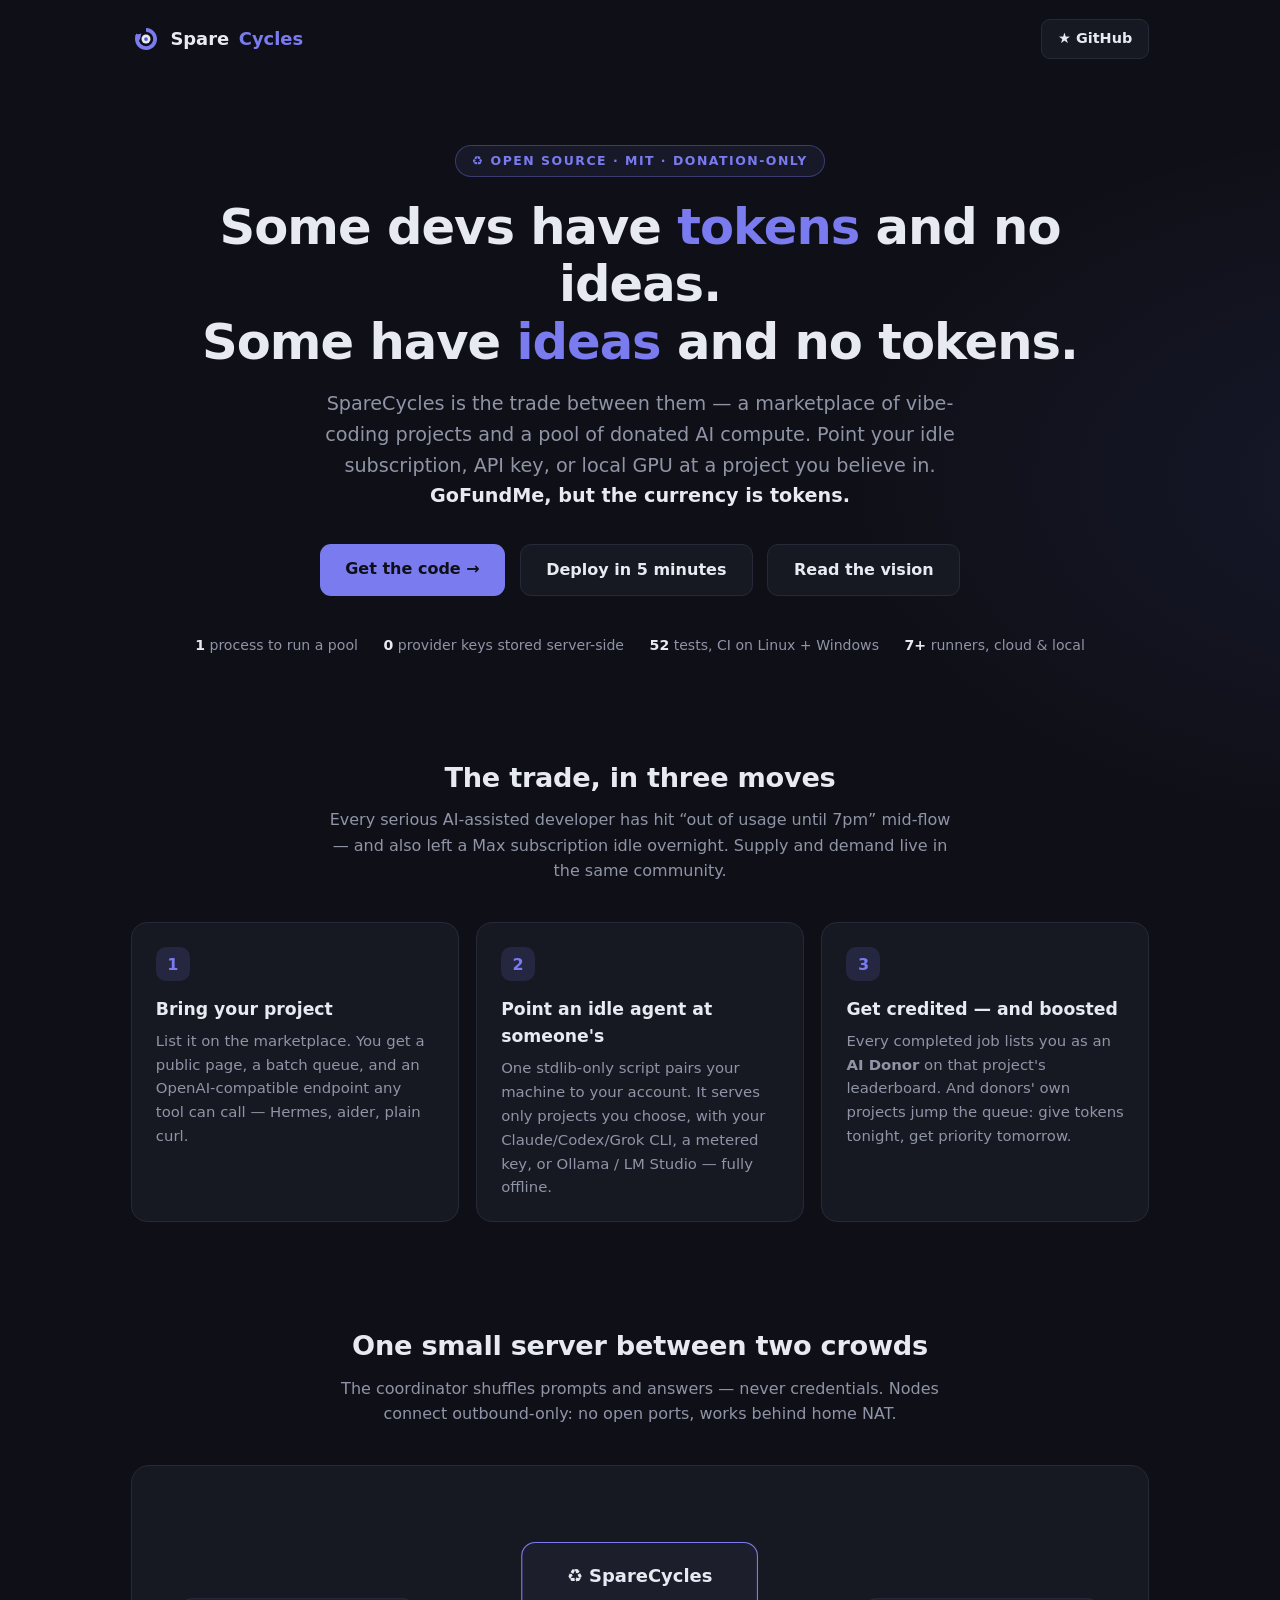
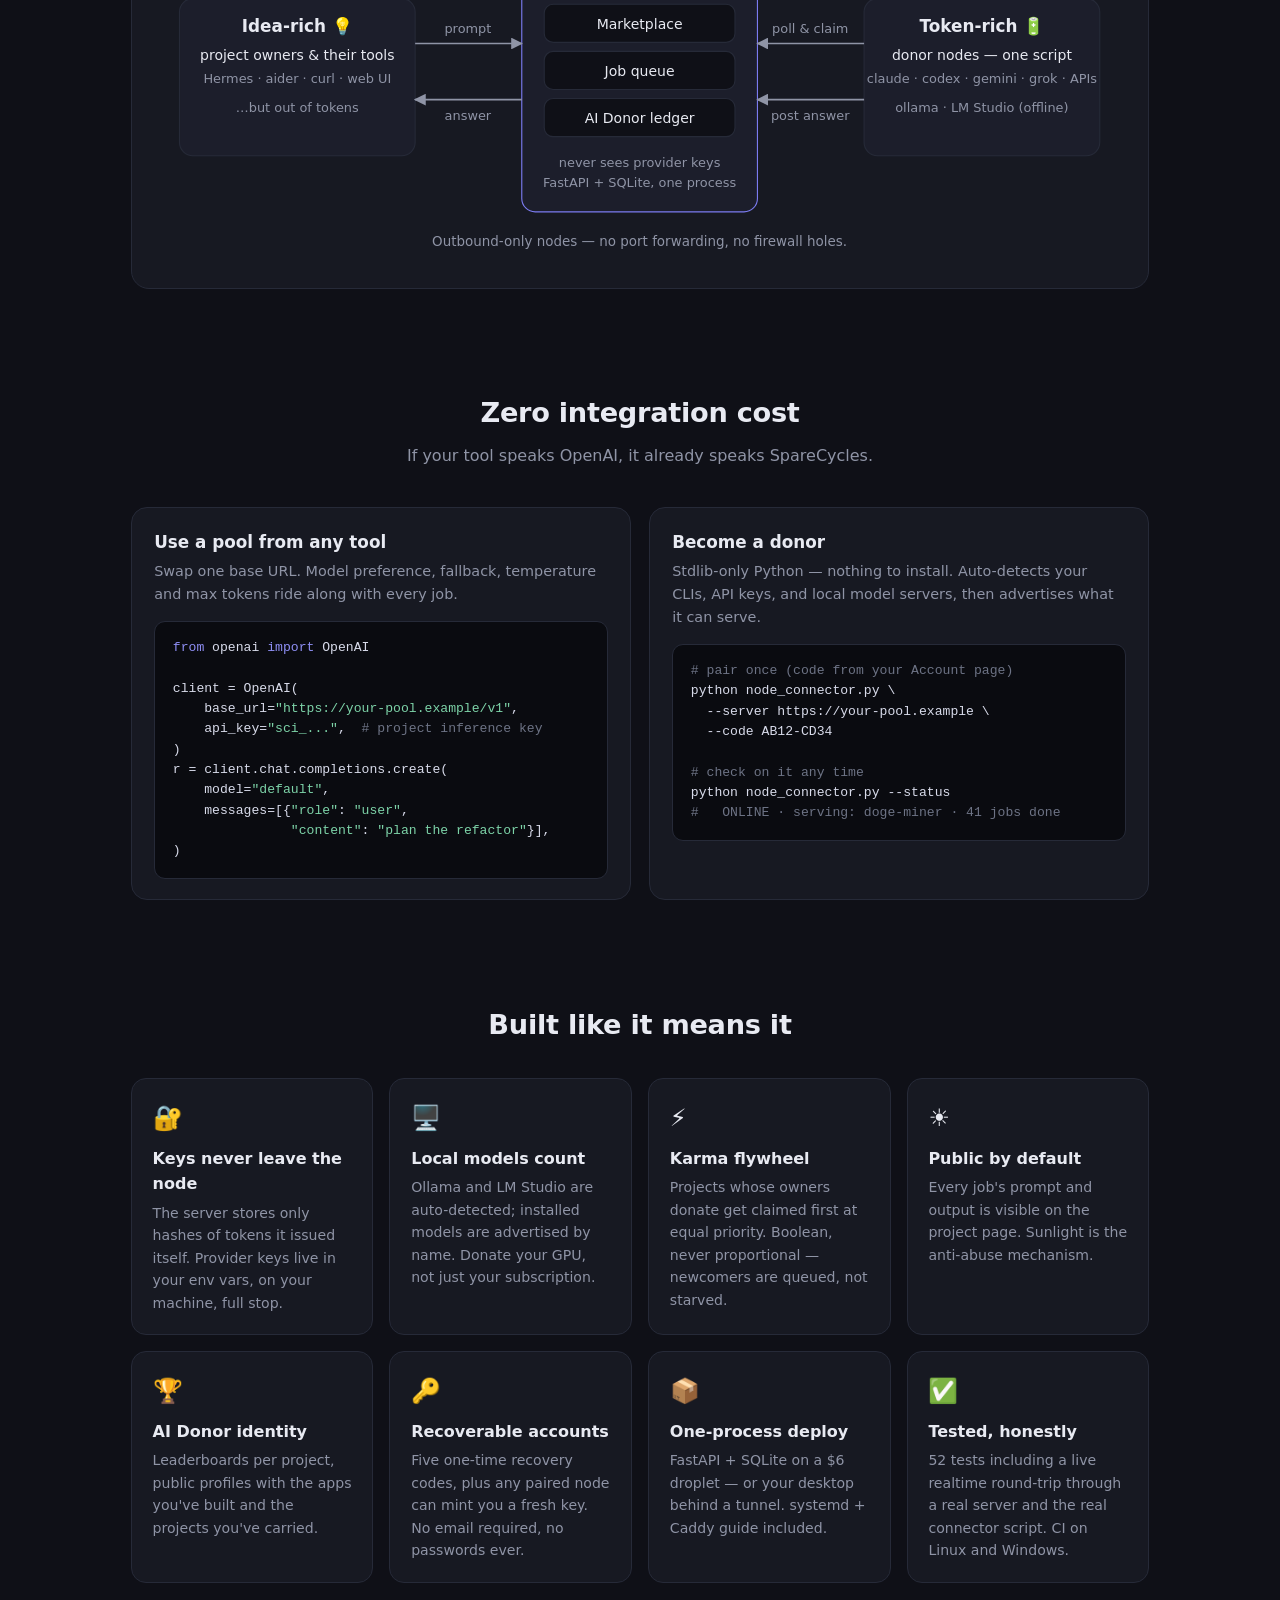
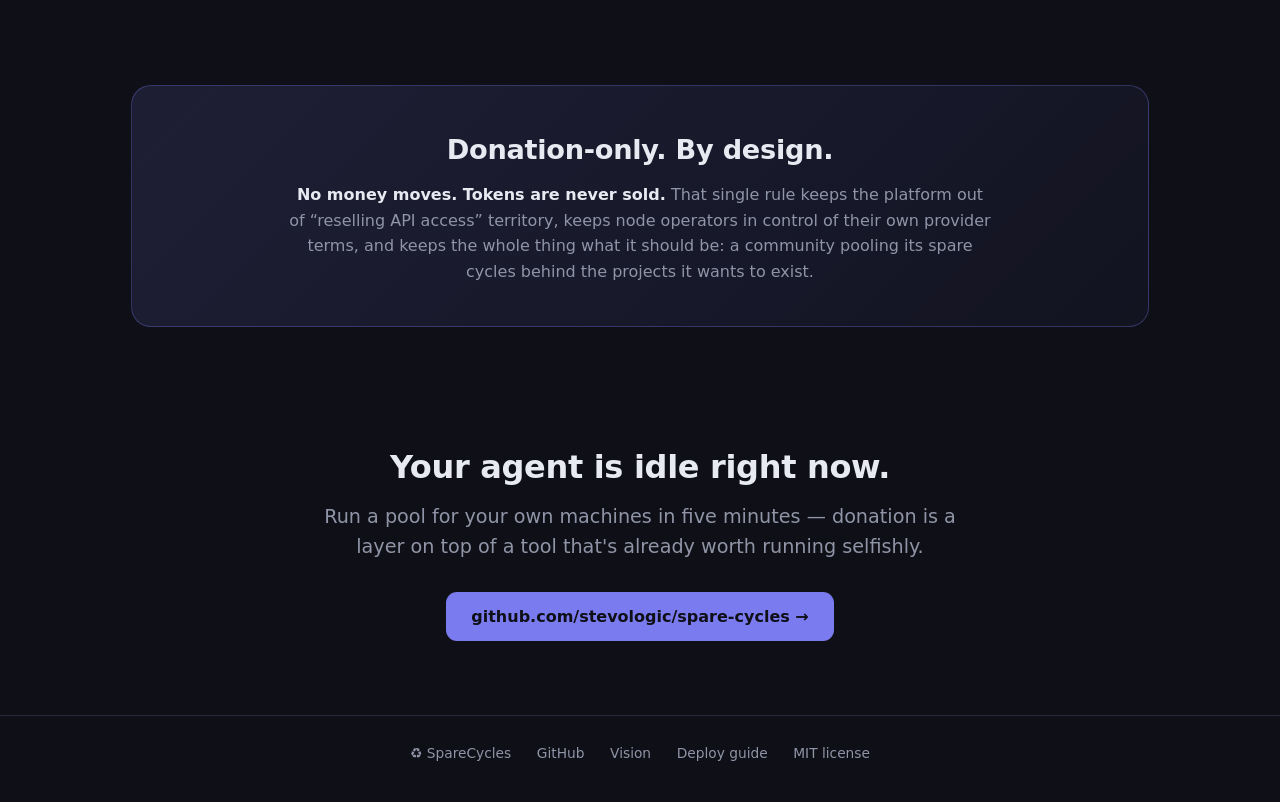
==== index.html @ 72a24c95 "SpareCycles promotion page for GitHub Pages Co-Authored-By: Claude Fable 5 <noreply@anthropic.com>" ====
<!doctype html>
<html lang="en">
<head>
<meta charset="utf-8">
<meta name="viewport" content="width=device-width, initial-scale=1">
<title>SpareCycles — donate your idle AI compute</title>
<meta name="description" content="Some devs have tokens and no ideas. Some have ideas and no tokens. SpareCycles is a marketplace of vibe-coding projects and a pool of donated AI compute.">

<link rel="icon" href="favicon.svg" type="image/svg+xml">
<link rel="apple-touch-icon" href="apple-touch-icon.png">
<meta name="theme-color" content="#0f1017">

<meta property="og:type" content="website">
<meta property="og:site_name" content="SpareCycles">
<meta property="og:title" content="SpareCycles — donate your idle AI compute">
<meta property="og:description" content="A marketplace of vibe-coding projects and a pool of donated AI compute. GoFundMe, but the currency is tokens. Open source, MIT.">
<meta property="og:url" content="https://stevologic.github.io/spare-cycles/">
<meta property="og:image" content="https://stevologic.github.io/spare-cycles/og-image.png">
<meta property="og:image:width" content="1200">
<meta property="og:image:height" content="630">
<meta name="twitter:card" content="summary_large_image">
<meta name="twitter:title" content="SpareCycles — donate your idle AI compute">
<meta name="twitter:description" content="A marketplace of vibe-coding projects and a pool of donated AI compute. Open source, MIT.">
<meta name="twitter:image" content="https://stevologic.github.io/spare-cycles/og-image.png">

<style>
:root {
  --bg: #0f1017; --panel: #171922; --panel2: #1c1e2b;
  --ink: #e8eaf2; --muted: #8f94a6; --line: #262a38;
  --accent: #7b7bf0; --accent-deep: #5b5bd6; --accent-ink: #0f1017;
  --good: #4ade80; --code-bg: #0a0b10;
}
* { box-sizing: border-box; }
html { scroll-behavior: smooth; }
body {
  margin: 0; background: var(--bg); color: var(--ink);
  font-family: ui-sans-serif, system-ui, "Segoe UI", Roboto, sans-serif;
  line-height: 1.6;
  background-image:
    radial-gradient(1000px 520px at 15% -10%, rgba(123,123,240,.16), transparent 70%),
    radial-gradient(800px 500px at 110% 12%, rgba(91,91,214,.10), transparent 70%);
  background-repeat: no-repeat;
}
a { color: var(--accent); text-decoration: none; }
a:hover { text-decoration: underline; }
.wrap { max-width: 1060px; margin: 0 auto; padding: 0 1.3rem; }

header { display: flex; align-items: center; gap: 1rem; padding: 1.2rem 0; }
.logo { display: flex; align-items: center; gap: .6rem; font-weight: 800; font-size: 1.12rem; color: var(--ink); }
.logo svg { width: 30px; height: 30px; }
.logo b { color: var(--accent); font-weight: 800; }
header .spacer { flex: 1; }
.ghbtn {
  border: 1px solid var(--line); border-radius: 9px; padding: .45rem 1rem;
  color: var(--ink); font-size: .9rem; font-weight: 600; background: var(--panel);
}
.ghbtn:hover { border-color: var(--accent); text-decoration: none; }

.hero { text-align: center; padding: 4.2rem 0 3rem; }
.eyebrow {
  display: inline-block; font-size: .78rem; font-weight: 700; letter-spacing: .12em;
  text-transform: uppercase; color: var(--accent);
  border: 1px solid rgba(123,123,240,.35); border-radius: 999px;
  padding: .3rem 1rem; margin-bottom: 1.4rem; background: rgba(123,123,240,.08);
}
h1 {
  font-size: clamp(1.9rem, 4.6vw, 3.1rem); line-height: 1.16;
  letter-spacing: -.02em; margin: 0 0 1.1rem;
}
h1 .a { color: var(--accent); }
.sub { color: var(--muted); font-size: clamp(1rem, 2vw, 1.2rem); max-width: 42rem; margin: 0 auto 2rem; }
.ctas { display: flex; gap: .9rem; justify-content: center; flex-wrap: wrap; }
.btn {
  display: inline-block; padding: .75rem 1.6rem; border-radius: 11px;
  font-weight: 700; font-size: 1rem;
}
.btn.primary { background: var(--accent); color: var(--accent-ink); }
.btn.primary:hover { background: #8f8ff5; text-decoration: none; }
.btn.ghost { border: 1px solid var(--line); color: var(--ink); background: var(--panel); }
.btn.ghost:hover { border-color: var(--accent); text-decoration: none; }
.factline { margin-top: 2.4rem; color: var(--muted); font-size: .88rem; display: flex; gap: .6rem 1.6rem; justify-content: center; flex-wrap: wrap; }
.factline b { color: var(--ink); }

section { padding: 3.2rem 0; }
h2 { font-size: 1.7rem; letter-spacing: -.01em; margin: 0 0 .5rem; text-align: center; }
.lead { color: var(--muted); text-align: center; max-width: 40rem; margin: 0 auto 2.4rem; }

.steps { display: grid; grid-template-columns: repeat(auto-fit, minmax(260px, 1fr)); gap: 1.1rem; }
.step {
  background: var(--panel); border: 1px solid var(--line); border-radius: 16px;
  padding: 1.5rem 1.5rem 1.3rem; position: relative;
}
.step .n {
  display: inline-flex; align-items: center; justify-content: center;
  width: 34px; height: 34px; border-radius: 10px; margin-bottom: .9rem;
  background: rgba(123,123,240,.14); color: var(--accent); font-weight: 800;
}
.step h3 { margin: 0 0 .4rem; font-size: 1.08rem; }
.step p { margin: 0; color: var(--muted); font-size: .93rem; }

.diagram-panel {
  background: var(--panel); border: 1px solid var(--line); border-radius: 18px;
  padding: 1.6rem; overflow-x: auto;
}
.diagram-panel svg { width: 100%; height: auto; display: block; min-width: 640px; }

.codegrid { display: grid; grid-template-columns: repeat(auto-fit, minmax(320px, 1fr)); gap: 1.1rem; }
.codecard { background: var(--panel); border: 1px solid var(--line); border-radius: 16px; padding: 1.3rem 1.4rem; }
.codecard h3 { margin: 0 0 .3rem; font-size: 1.05rem; }
.codecard p { color: var(--muted); font-size: .9rem; margin: 0 0 .9rem; }
pre {
  background: var(--code-bg); border: 1px solid var(--line); border-radius: 11px;
  padding: 1rem 1.1rem; overflow-x: auto; margin: 0;
  font-size: .82rem; line-height: 1.55; color: #d8dbea;
  font-family: ui-monospace, "Cascadia Code", Consolas, monospace;
}
pre .c { color: #6d7385; }
pre .k { color: #8f8ff5; }
pre .s { color: #7dd3a8; }

.grid { display: grid; grid-template-columns: repeat(auto-fit, minmax(240px, 1fr)); gap: 1rem; }
.feature {
  background: var(--panel); border: 1px solid var(--line); border-radius: 15px;
  padding: 1.25rem 1.3rem;
}
.feature .e { font-size: 1.5rem; display: block; margin-bottom: .5rem; }
.feature h3 { margin: 0 0 .3rem; font-size: 1rem; }
.feature p { margin: 0; color: var(--muted); font-size: .88rem; }

.trust {
  background: linear-gradient(135deg, rgba(123,123,240,.14), rgba(91,91,214,.05));
  border: 1px solid rgba(123,123,240,.3); border-radius: 20px;
  text-align: center; padding: 2.6rem 1.6rem;
}
.trust h2 { margin-bottom: .7rem; }
.trust p { color: var(--muted); max-width: 44rem; margin: 0 auto; }
.trust b { color: var(--ink); }

.finale { text-align: center; padding: 4rem 0 4.6rem; }
.finale h2 { font-size: 2rem; }

footer {
  border-top: 1px solid var(--line); padding: 1.6rem 0 2.4rem;
  color: var(--muted); font-size: .86rem;
  display: flex; gap: .8rem 1.6rem; justify-content: center; flex-wrap: wrap;
}
footer a { color: var(--muted); }
footer a:hover { color: var(--accent); }
</style>
</head>
<body>
<div class="wrap">

<header>
  <span class="logo">
    <svg viewBox="0 0 64 64" xmlns="http://www.w3.org/2000/svg" aria-hidden="true">
      <path d="M32 12.6a19.4 19.4 0 1 1-16.8 9.7" fill="none" stroke="#7b7bf0" stroke-width="8"/>
      <path d="M8.4 24.2 22 20.5l-3.1 13.7z" fill="#7b7bf0"/>
      <circle cx="32" cy="32" r="9.6" fill="#e8eaf2"/>
      <circle cx="32" cy="32" r="4" fill="#5b5bd6"/>
    </svg>
    Spare<b>Cycles</b>
  </span>
  <span class="spacer"></span>
  <a class="ghbtn" href="https://github.com/stevologic/spare-cycles">★ GitHub</a>
</header>

<div class="hero">
  <span class="eyebrow">♻️ open source · MIT · donation-only</span>
  <h1>Some devs have <span class="a">tokens</span> and no ideas.<br>
      Some have <span class="a">ideas</span> and no tokens.</h1>
  <p class="sub">SpareCycles is the trade between them — a marketplace of vibe-coding
  projects and a pool of donated AI compute. Point your idle subscription, API key,
  or local GPU at a project you believe in. <b style="color:var(--ink)">GoFundMe, but the
  currency is tokens.</b></p>
  <div class="ctas">
    <a class="btn primary" href="https://github.com/stevologic/spare-cycles">Get the code →</a>
    <a class="btn ghost" href="https://github.com/stevologic/spare-cycles/blob/main/DEPLOY.md">Deploy in 5 minutes</a>
    <a class="btn ghost" href="https://github.com/stevologic/spare-cycles/blob/main/VISION.md">Read the vision</a>
  </div>
  <div class="factline">
    <span><b>1</b> process to run a pool</span>
    <span><b>0</b> provider keys stored server-side</span>
    <span><b>52</b> tests, CI on Linux + Windows</span>
    <span><b>7+</b> runners, cloud &amp; local</span>
  </div>
</div>

<section id="how">
  <h2>The trade, in three moves</h2>
  <p class="lead">Every serious AI-assisted developer has hit “out of usage until 7pm”
  mid-flow — and also left a Max subscription idle overnight. Supply and demand live
  in the same community.</p>
  <div class="steps">
    <div class="step"><span class="n">1</span>
      <h3>Bring your project</h3>
      <p>List it on the marketplace. You get a public page, a batch queue, and an
      OpenAI-compatible endpoint any tool can call — Hermes, aider, plain curl.</p>
    </div>
    <div class="step"><span class="n">2</span>
      <h3>Point an idle agent at someone's</h3>
      <p>One stdlib-only script pairs your machine to your account. It serves only
      projects you choose, with your Claude/Codex/Grok CLI, a metered key, or
      Ollama / LM Studio — fully offline.</p>
    </div>
    <div class="step"><span class="n">3</span>
      <h3>Get credited — and boosted</h3>
      <p>Every completed job lists you as an <b>AI Donor</b> on that project's
      leaderboard. And donors' own projects jump the queue: give tokens tonight,
      get priority tomorrow.</p>
    </div>
  </div>
</section>

<section>
  <h2>One small server between two crowds</h2>
  <p class="lead">The coordinator shuffles prompts and answers — never credentials.
  Nodes connect outbound-only: no open ports, works behind home NAT.</p>
  <div class="diagram-panel">
    <svg viewBox="0 0 860 330" role="img" aria-label="Architecture diagram" xmlns="http://www.w3.org/2000/svg">
      <defs>
        <marker id="arr" viewBox="0 0 10 10" refX="9" refY="5" markerWidth="7" markerHeight="7" orient="auto-start-reverse">
          <path d="M0,0 L10,5 L0,10 z" fill="#8f94a6"/>
        </marker>
      </defs>
      <rect x="20" y="95" width="210" height="140" rx="12" fill="#1c1e2b" stroke="#262a38"/>
      <text x="125" y="125" text-anchor="middle" font-size="15" font-weight="700" fill="#e8eaf2">Idea-rich 💡</text>
      <text x="125" y="150" text-anchor="middle" font-size="12.5" fill="#e8eaf2">project owners &amp; their tools</text>
      <text x="125" y="170" text-anchor="middle" font-size="11.5" fill="#8f94a6">Hermes · aider · curl · web UI</text>
      <text x="125" y="196" text-anchor="middle" font-size="11.5" fill="#8f94a6">…but out of tokens</text>

      <rect x="325" y="45" width="210" height="240" rx="12" fill="#1c1e2b" stroke="#7b7bf0"/>
      <text x="430" y="80" text-anchor="middle" font-size="16" font-weight="800" fill="#e8eaf2">♻️ SpareCycles</text>
      <rect x="345" y="100" width="170" height="34" rx="8" fill="#0f1017" stroke="#262a38"/>
      <text x="430" y="122" text-anchor="middle" font-size="12.5" fill="#e8eaf2">Marketplace</text>
      <rect x="345" y="142" width="170" height="34" rx="8" fill="#0f1017" stroke="#262a38"/>
      <text x="430" y="164" text-anchor="middle" font-size="12.5" fill="#e8eaf2">Job queue</text>
      <rect x="345" y="184" width="170" height="34" rx="8" fill="#0f1017" stroke="#262a38"/>
      <text x="430" y="206" text-anchor="middle" font-size="12.5" fill="#e8eaf2">AI Donor ledger</text>
      <text x="430" y="245" text-anchor="middle" font-size="11.5" fill="#8f94a6">never sees provider keys</text>
      <text x="430" y="263" text-anchor="middle" font-size="11.5" fill="#8f94a6">FastAPI + SQLite, one process</text>

      <rect x="630" y="95" width="210" height="140" rx="12" fill="#1c1e2b" stroke="#262a38"/>
      <text x="735" y="125" text-anchor="middle" font-size="15" font-weight="700" fill="#e8eaf2">Token-rich 🔋</text>
      <text x="735" y="150" text-anchor="middle" font-size="12.5" fill="#e8eaf2">donor nodes — one script</text>
      <text x="735" y="170" text-anchor="middle" font-size="11.5" fill="#8f94a6">claude · codex · gemini · grok · APIs</text>
      <text x="735" y="196" text-anchor="middle" font-size="11.5" fill="#8f94a6">ollama · LM Studio (offline)</text>

      <line x1="230" y1="135" x2="325" y2="135" stroke="#8f94a6" stroke-width="1.5" marker-end="url(#arr)"/>
      <text x="277" y="126" text-anchor="middle" font-size="11.5" fill="#8f94a6">prompt</text>
      <line x1="325" y1="185" x2="230" y2="185" stroke="#8f94a6" stroke-width="1.5" marker-end="url(#arr)"/>
      <text x="277" y="203" text-anchor="middle" font-size="11.5" fill="#8f94a6">answer</text>
      <line x1="630" y1="135" x2="535" y2="135" stroke="#8f94a6" stroke-width="1.5" marker-end="url(#arr)"/>
      <text x="582" y="126" text-anchor="middle" font-size="11.5" fill="#8f94a6">poll &amp; claim</text>
      <line x1="630" y1="185" x2="535" y2="185" stroke="#8f94a6" stroke-width="1.5" marker-end="url(#arr)"/>
      <text x="582" y="203" text-anchor="middle" font-size="11.5" fill="#8f94a6">post answer</text>

      <text x="430" y="315" text-anchor="middle" font-size="12" fill="#8f94a6">Outbound-only nodes — no port forwarding, no firewall holes.</text>
    </svg>
  </div>
</section>

<section>
  <h2>Zero integration cost</h2>
  <p class="lead">If your tool speaks OpenAI, it already speaks SpareCycles.</p>
  <div class="codegrid">
    <div class="codecard">
      <h3>Use a pool from any tool</h3>
      <p>Swap one base URL. Model preference, fallback, temperature and max&nbsp;tokens
      ride along with every job.</p>
<pre><span class="k">from</span> openai <span class="k">import</span> OpenAI

client = OpenAI(
    base_url=<span class="s">"https://your-pool.example/v1"</span>,
    api_key=<span class="s">"sci_..."</span>,  <span class="c"># project inference key</span>
)
r = client.chat.completions.create(
    model=<span class="s">"default"</span>,
    messages=[{<span class="s">"role"</span>: <span class="s">"user"</span>,
               <span class="s">"content"</span>: <span class="s">"plan the refactor"</span>}],
)</pre>
    </div>
    <div class="codecard">
      <h3>Become a donor</h3>
      <p>Stdlib-only Python — nothing to install. Auto-detects your CLIs, API keys,
      and local model servers, then advertises what it can serve.</p>
<pre><span class="c"># pair once (code from your Account page)</span>
python node_connector.py \
  --server https://your-pool.example \
  --code AB12-CD34

<span class="c"># check on it any time</span>
python node_connector.py --status
<span class="c">#   ONLINE · serving: doge-miner · 41 jobs done</span></pre>
    </div>
  </div>
</section>

<section>
  <h2>Built like it means it</h2>
  <div class="grid" style="margin-top:2rem">
    <div class="feature"><span class="e">🔐</span><h3>Keys never leave the node</h3>
      <p>The server stores only hashes of tokens it issued itself. Provider keys live in your env vars, on your machine, full stop.</p></div>
    <div class="feature"><span class="e">🖥️</span><h3>Local models count</h3>
      <p>Ollama and LM Studio are auto-detected; installed models are advertised by name. Donate your GPU, not just your subscription.</p></div>
    <div class="feature"><span class="e">⚡</span><h3>Karma flywheel</h3>
      <p>Projects whose owners donate get claimed first at equal priority. Boolean, never proportional — newcomers are queued, not starved.</p></div>
    <div class="feature"><span class="e">☀️</span><h3>Public by default</h3>
      <p>Every job's prompt and output is visible on the project page. Sunlight is the anti-abuse mechanism.</p></div>
    <div class="feature"><span class="e">🏆</span><h3>AI Donor identity</h3>
      <p>Leaderboards per project, public profiles with the apps you've built and the projects you've carried.</p></div>
    <div class="feature"><span class="e">🔑</span><h3>Recoverable accounts</h3>
      <p>Five one-time recovery codes, plus any paired node can mint you a fresh key. No email required, no passwords ever.</p></div>
    <div class="feature"><span class="e">📦</span><h3>One-process deploy</h3>
      <p>FastAPI + SQLite on a $6 droplet — or your desktop behind a tunnel. systemd + Caddy guide included.</p></div>
    <div class="feature"><span class="e">✅</span><h3>Tested, honestly</h3>
      <p>52 tests including a live realtime round-trip through a real server and the real connector script. CI on Linux and Windows.</p></div>
  </div>
</section>

<section>
  <div class="trust">
    <h2>Donation-only. By design.</h2>
    <p><b>No money moves. Tokens are never sold.</b> That single rule keeps the platform
    out of “reselling API access” territory, keeps node operators in control of their own
    provider terms, and keeps the whole thing what it should be: a community pooling its
    spare cycles behind the projects it wants to exist.</p>
  </div>
</section>

<div class="finale">
  <h2>Your agent is idle right now.</h2>
  <p class="sub" style="margin-bottom:1.8rem">Run a pool for your own machines in five minutes —
  donation is a layer on top of a tool that's already worth running selfishly.</p>
  <div class="ctas">
    <a class="btn primary" href="https://github.com/stevologic/spare-cycles">github.com/stevologic/spare-cycles →</a>
  </div>
</div>

</div>
<footer>
  <span>♻️ SpareCycles</span>
  <a href="https://github.com/stevologic/spare-cycles">GitHub</a>
  <a href="https://github.com/stevologic/spare-cycles/blob/main/VISION.md">Vision</a>
  <a href="https://github.com/stevologic/spare-cycles/blob/main/DEPLOY.md">Deploy guide</a>
  <a href="https://github.com/stevologic/spare-cycles/blob/main/LICENSE">MIT license</a>
</footer>
</body>
</html>
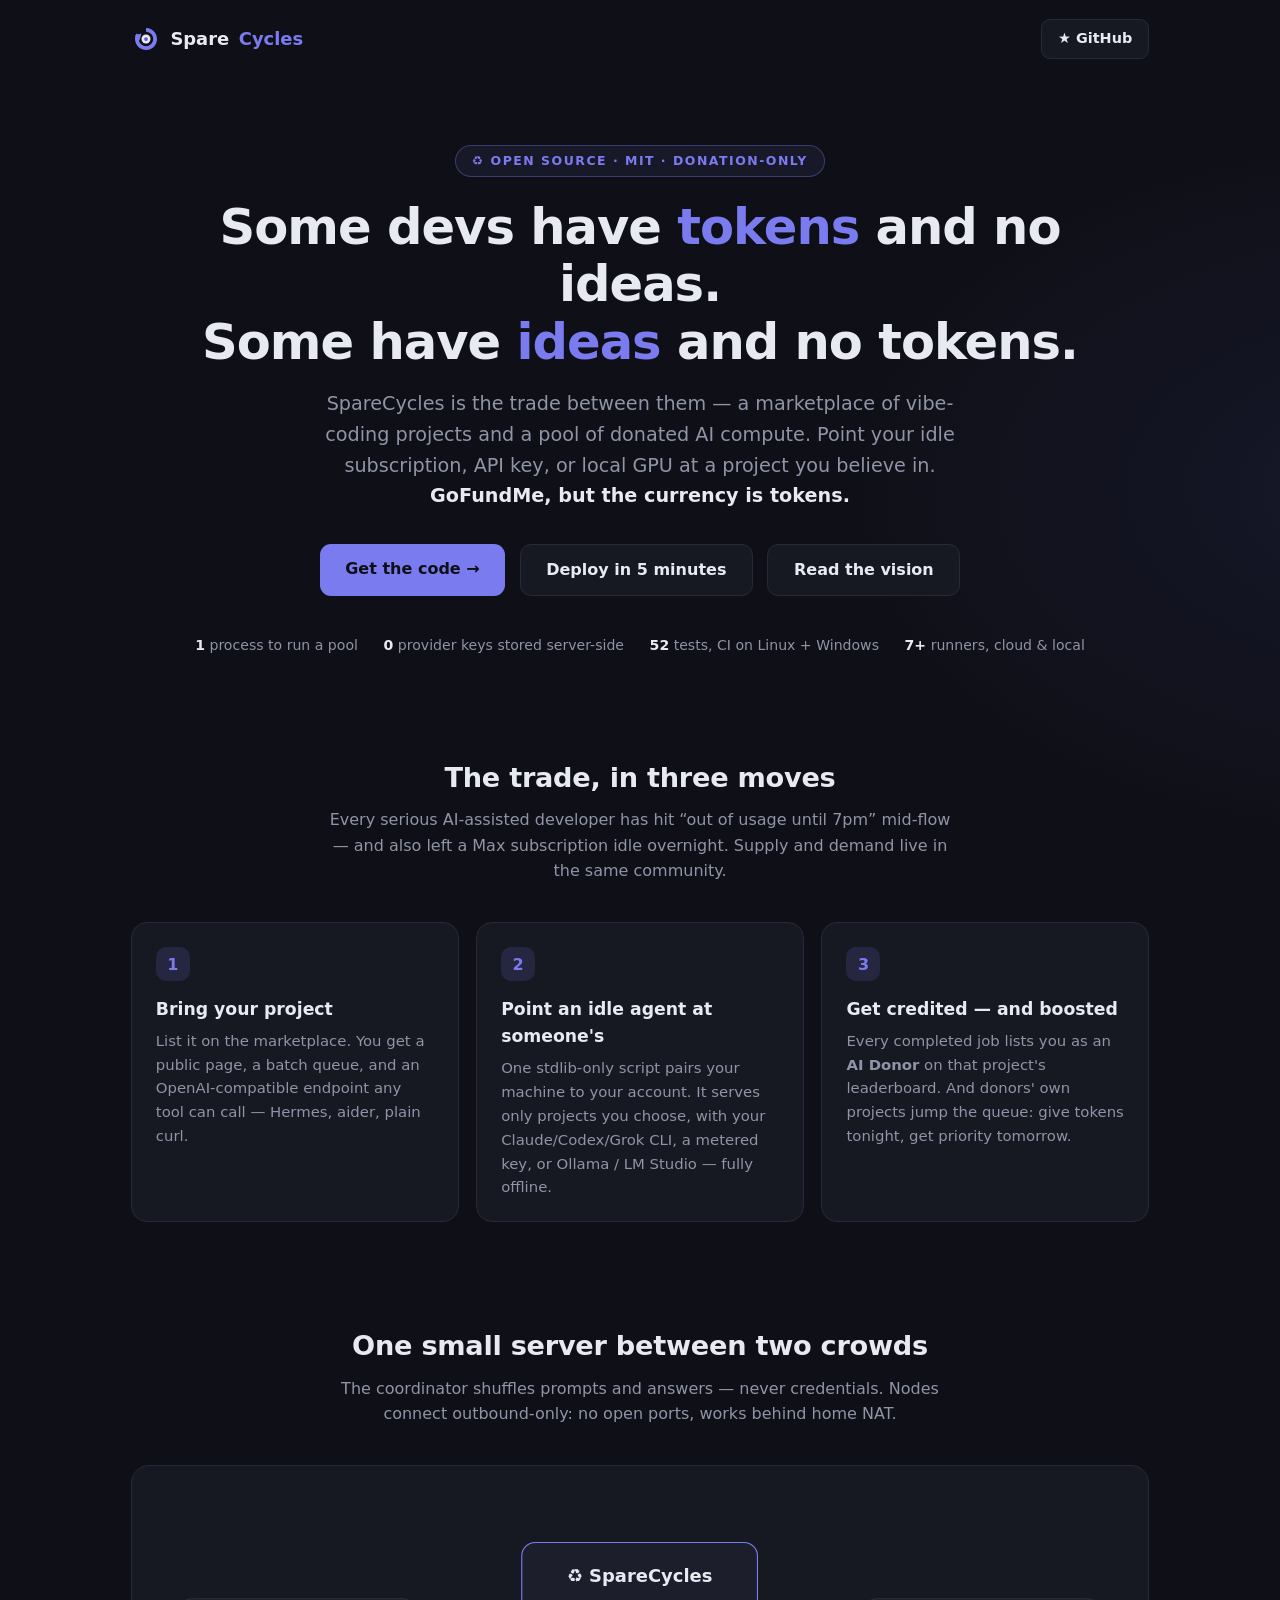
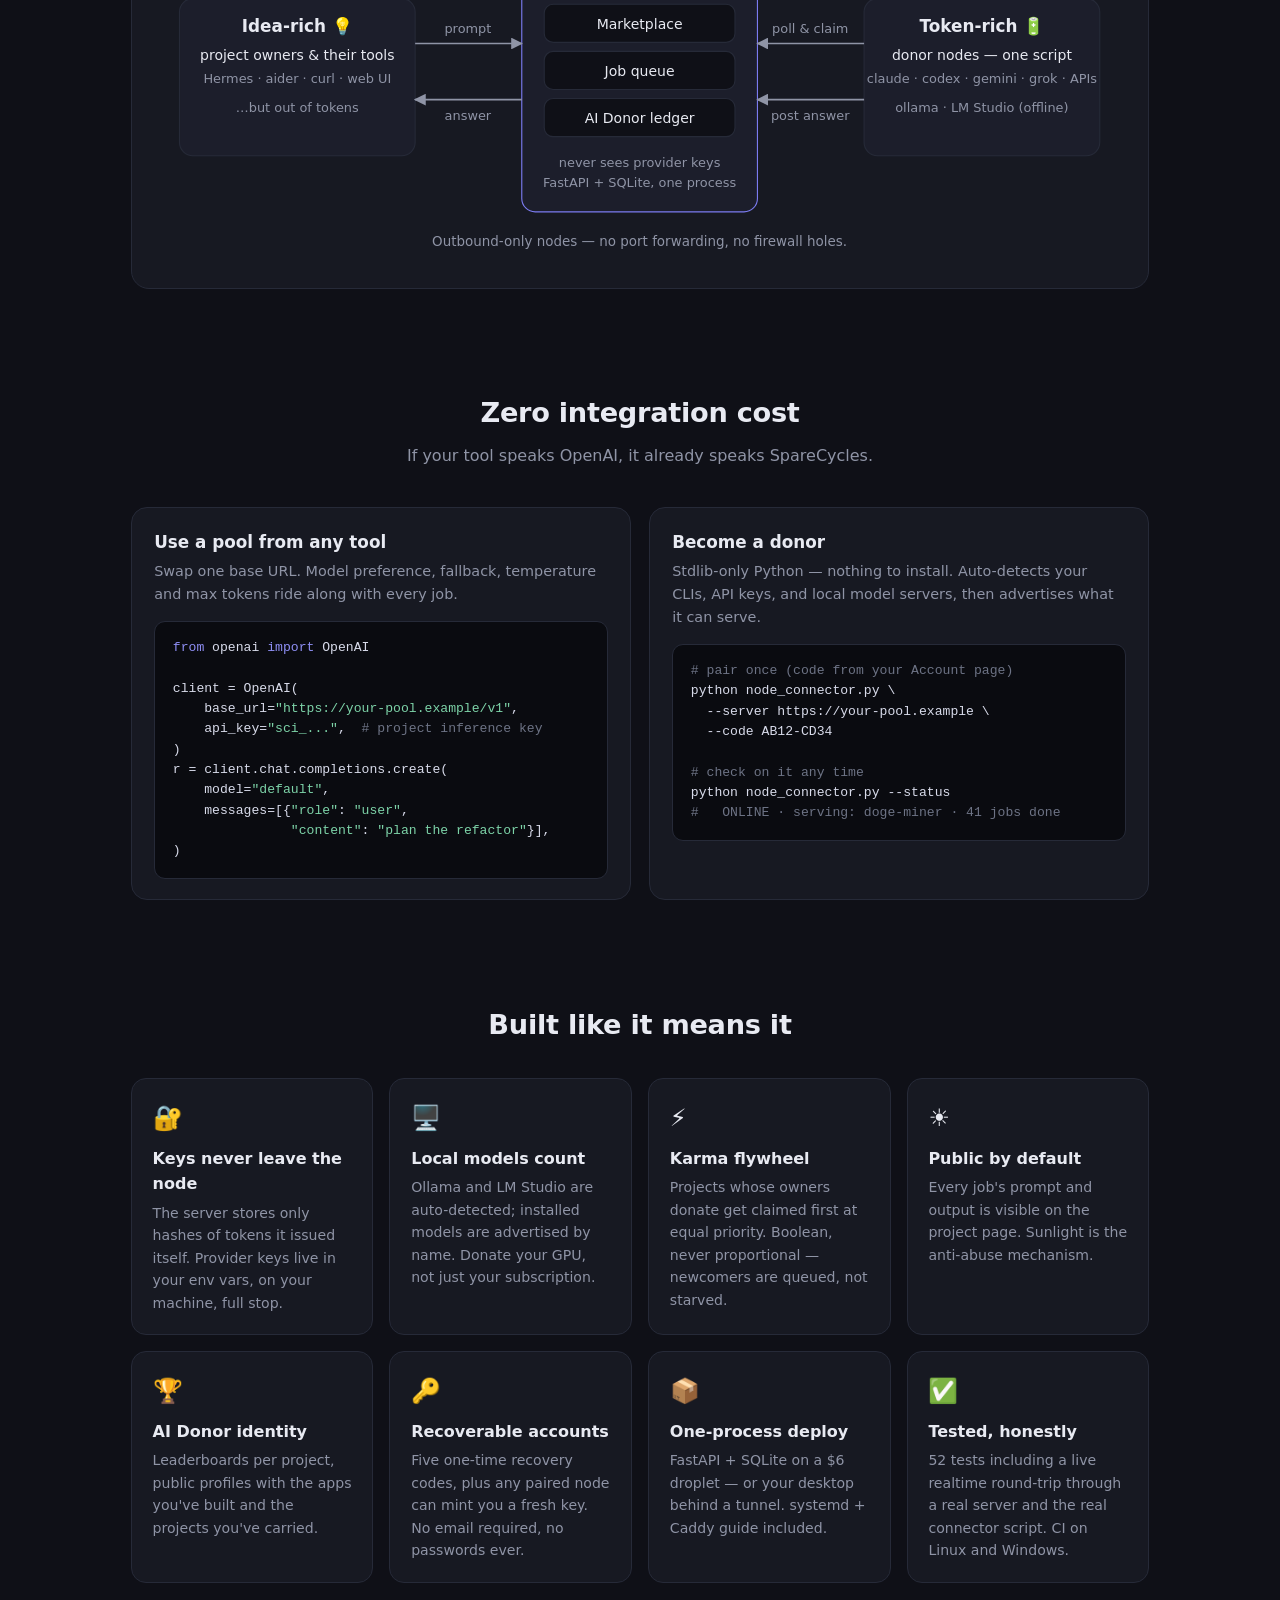
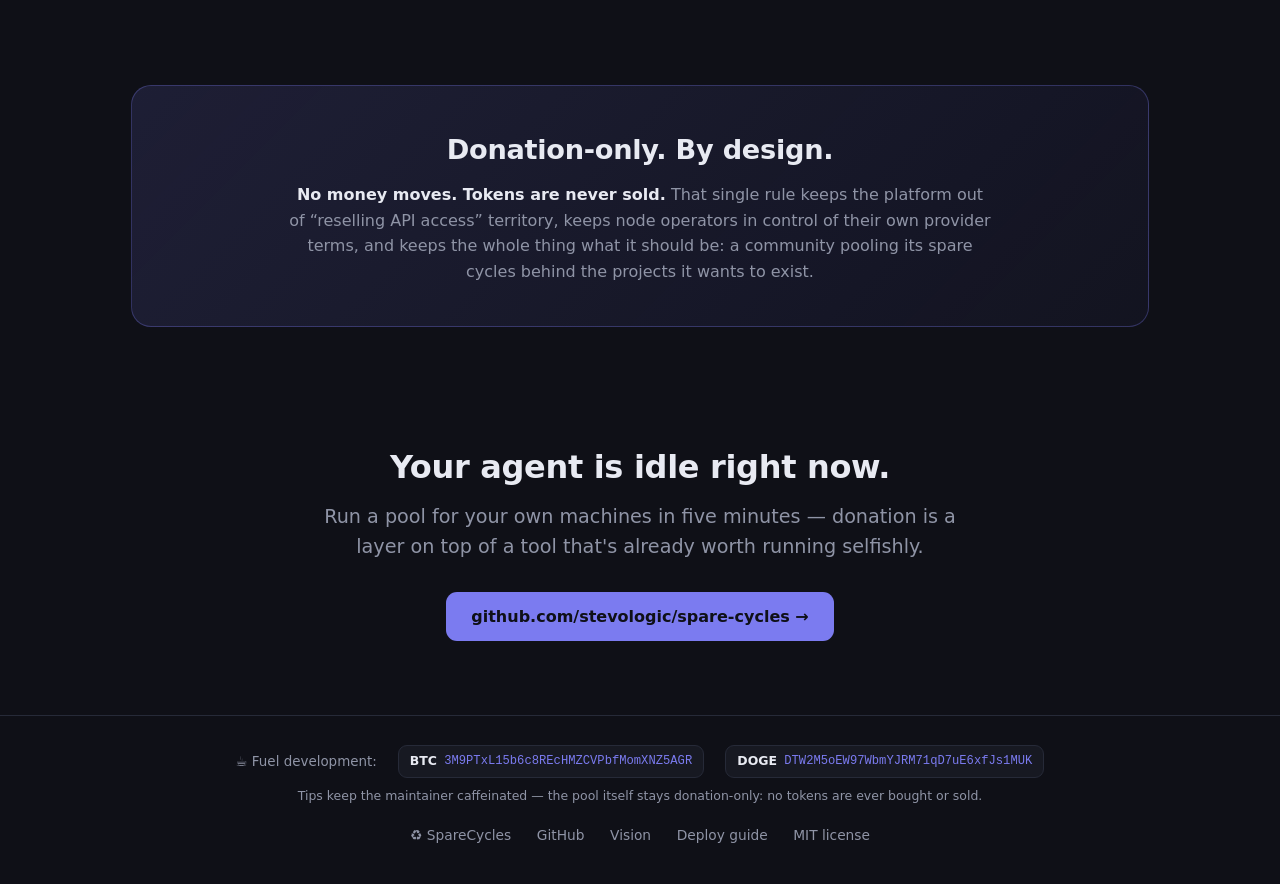
==== commit a0673054: "Footer: BTC + DOGE development donation addresses Co-Authored-By: Claude Fable 5 <noreply@anthropic." ====
--- a/index.html
+++ b/index.html
@@ -140,12 +140,29 @@
 .finale h2 { font-size: 2rem; }
 
 footer {
-  border-top: 1px solid var(--line); padding: 1.6rem 0 2.4rem;
+  border-top: 1px solid var(--line); padding: 1.8rem 0 2.4rem;
   color: var(--muted); font-size: .86rem;
-  display: flex; gap: .8rem 1.6rem; justify-content: center; flex-wrap: wrap;
-}
+  display: flex; flex-direction: column; align-items: center; gap: 1.1rem;
+}
+footer .links { display: flex; gap: .8rem 1.6rem; justify-content: center; flex-wrap: wrap; }
 footer a { color: var(--muted); }
 footer a:hover { color: var(--accent); }
+.donate {
+  display: flex; gap: .5rem 1.3rem; justify-content: center; align-items: center;
+  flex-wrap: wrap; font-size: .84rem;
+}
+.donate .addr {
+  display: inline-flex; align-items: center; gap: .45rem;
+  background: var(--panel); border: 1px solid var(--line); border-radius: 9px;
+  padding: .35rem .7rem;
+}
+.donate .addr b { color: var(--ink); font-size: .78rem; }
+.donate .addr code {
+  font-family: ui-monospace, "Cascadia Code", Consolas, monospace;
+  font-size: .76rem; color: var(--accent); word-break: break-all;
+  user-select: all;
+}
+.donate .note { width: 100%; text-align: center; font-size: .78rem; color: var(--muted); }
 </style>
 </head>
 <body>
@@ -339,11 +356,22 @@
 
 </div>
 <footer>
-  <span>♻️ SpareCycles</span>
-  <a href="https://github.com/stevologic/spare-cycles">GitHub</a>
-  <a href="https://github.com/stevologic/spare-cycles/blob/main/VISION.md">Vision</a>
-  <a href="https://github.com/stevologic/spare-cycles/blob/main/DEPLOY.md">Deploy guide</a>
-  <a href="https://github.com/stevologic/spare-cycles/blob/main/LICENSE">MIT license</a>
+  <div class="donate">
+    <span>☕ Fuel development:</span>
+    <span class="addr"><b>BTC</b>
+      <code>3M9PTxL15b6c8REcHMZCVPbfMomXNZ5AGR</code></span>
+    <span class="addr"><b>DOGE</b>
+      <code>DTW2M5oEW97WbmYJRM71qD7uE6xfJs1MUK</code></span>
+    <span class="note">Tips keep the maintainer caffeinated — the pool itself stays
+    donation-only: no tokens are ever bought or sold.</span>
+  </div>
+  <div class="links">
+    <span>♻️ SpareCycles</span>
+    <a href="https://github.com/stevologic/spare-cycles">GitHub</a>
+    <a href="https://github.com/stevologic/spare-cycles/blob/main/VISION.md">Vision</a>
+    <a href="https://github.com/stevologic/spare-cycles/blob/main/DEPLOY.md">Deploy guide</a>
+    <a href="https://github.com/stevologic/spare-cycles/blob/main/LICENSE">MIT license</a>
+  </div>
 </footer>
 </body>
 </html>
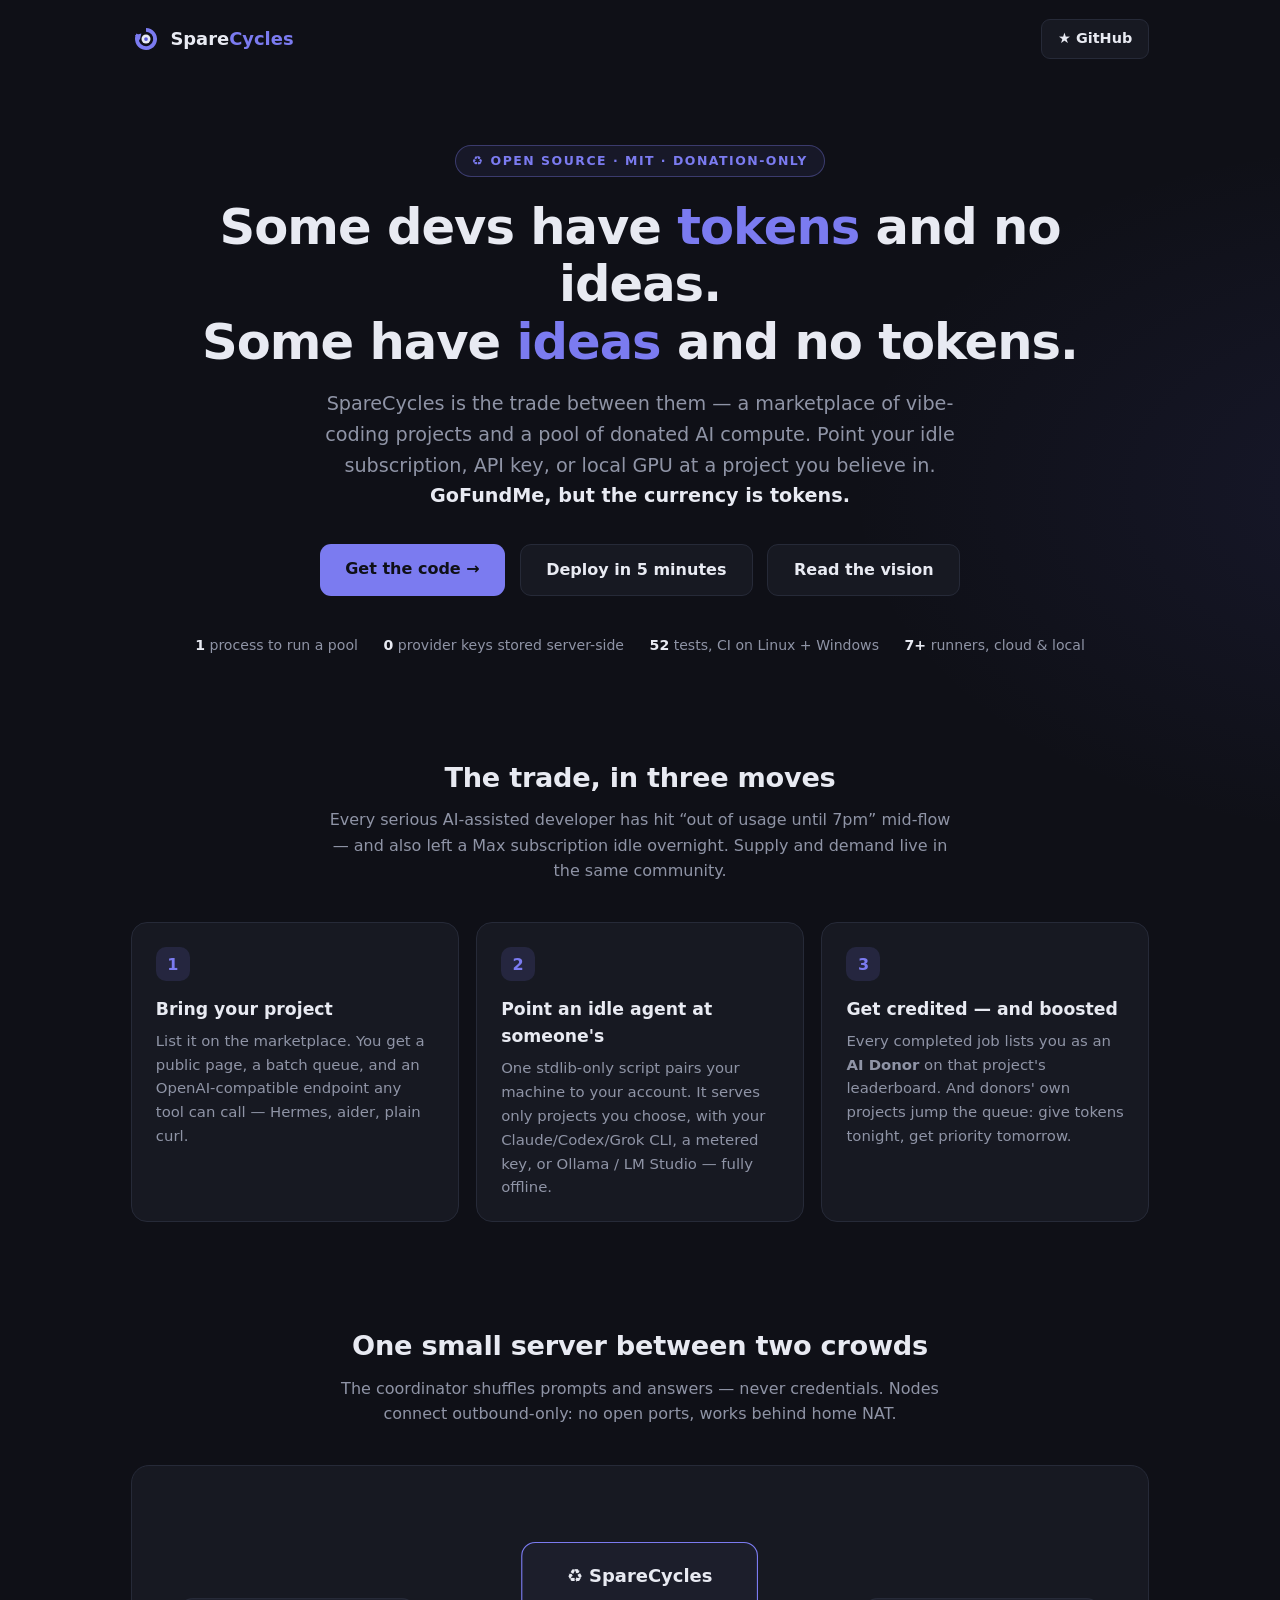
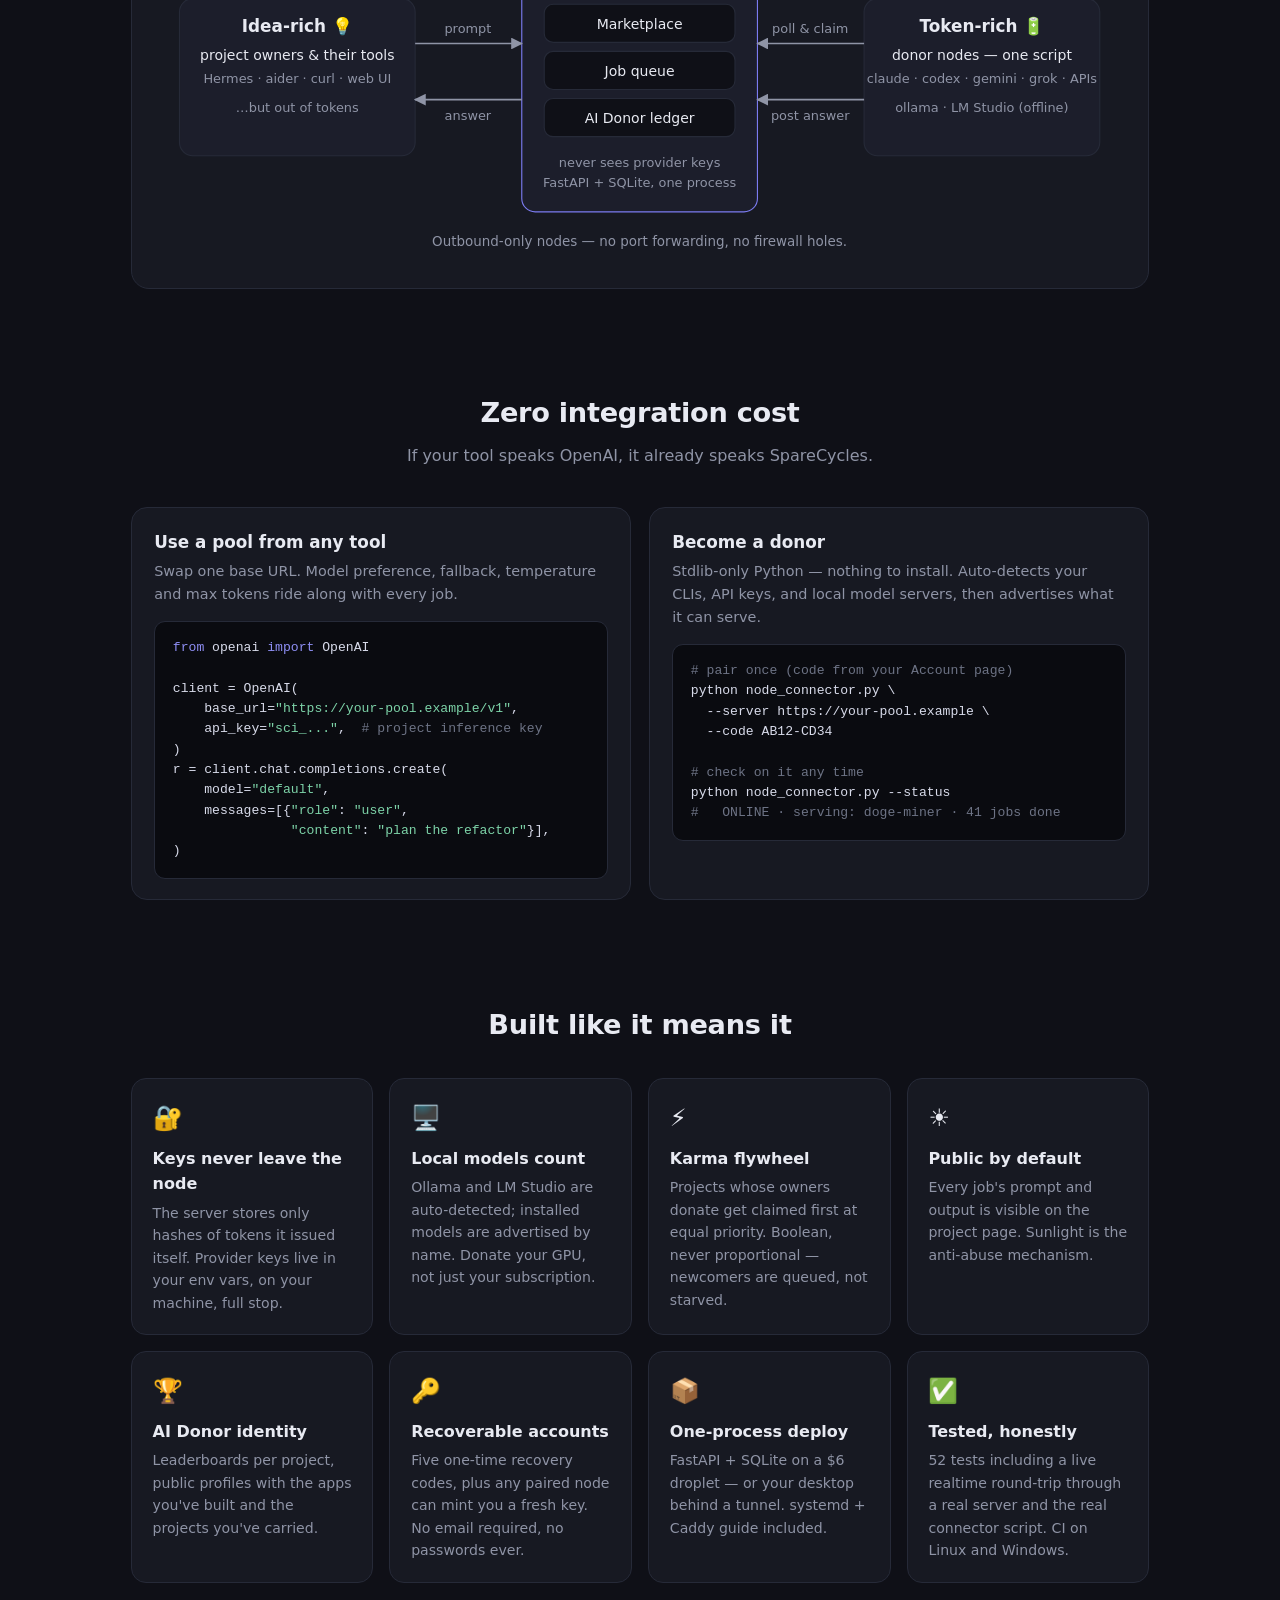
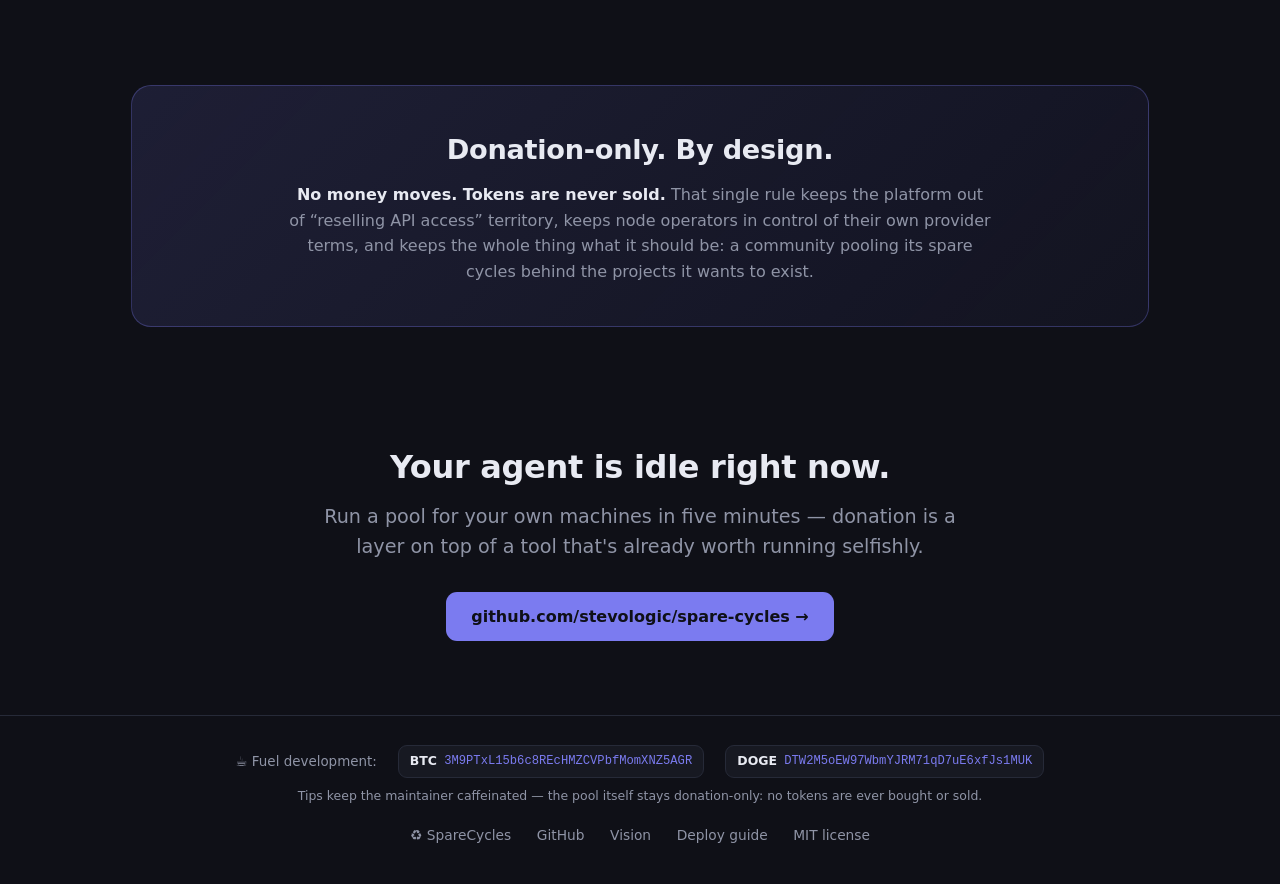
==== commit aa5bf0c8: "Logo: wrap wordmark so flex gap can't split SpareCycles Co-Authored-By: Claude Fable 5 <noreply@anth" ====
--- a/index.html
+++ b/index.html
@@ -176,7 +176,7 @@
       <circle cx="32" cy="32" r="9.6" fill="#e8eaf2"/>
       <circle cx="32" cy="32" r="4" fill="#5b5bd6"/>
     </svg>
-    Spare<b>Cycles</b>
+    <span>Spare<b>Cycles</b></span>
   </span>
   <span class="spacer"></span>
   <a class="ghbtn" href="https://github.com/stevologic/spare-cycles">★ GitHub</a>
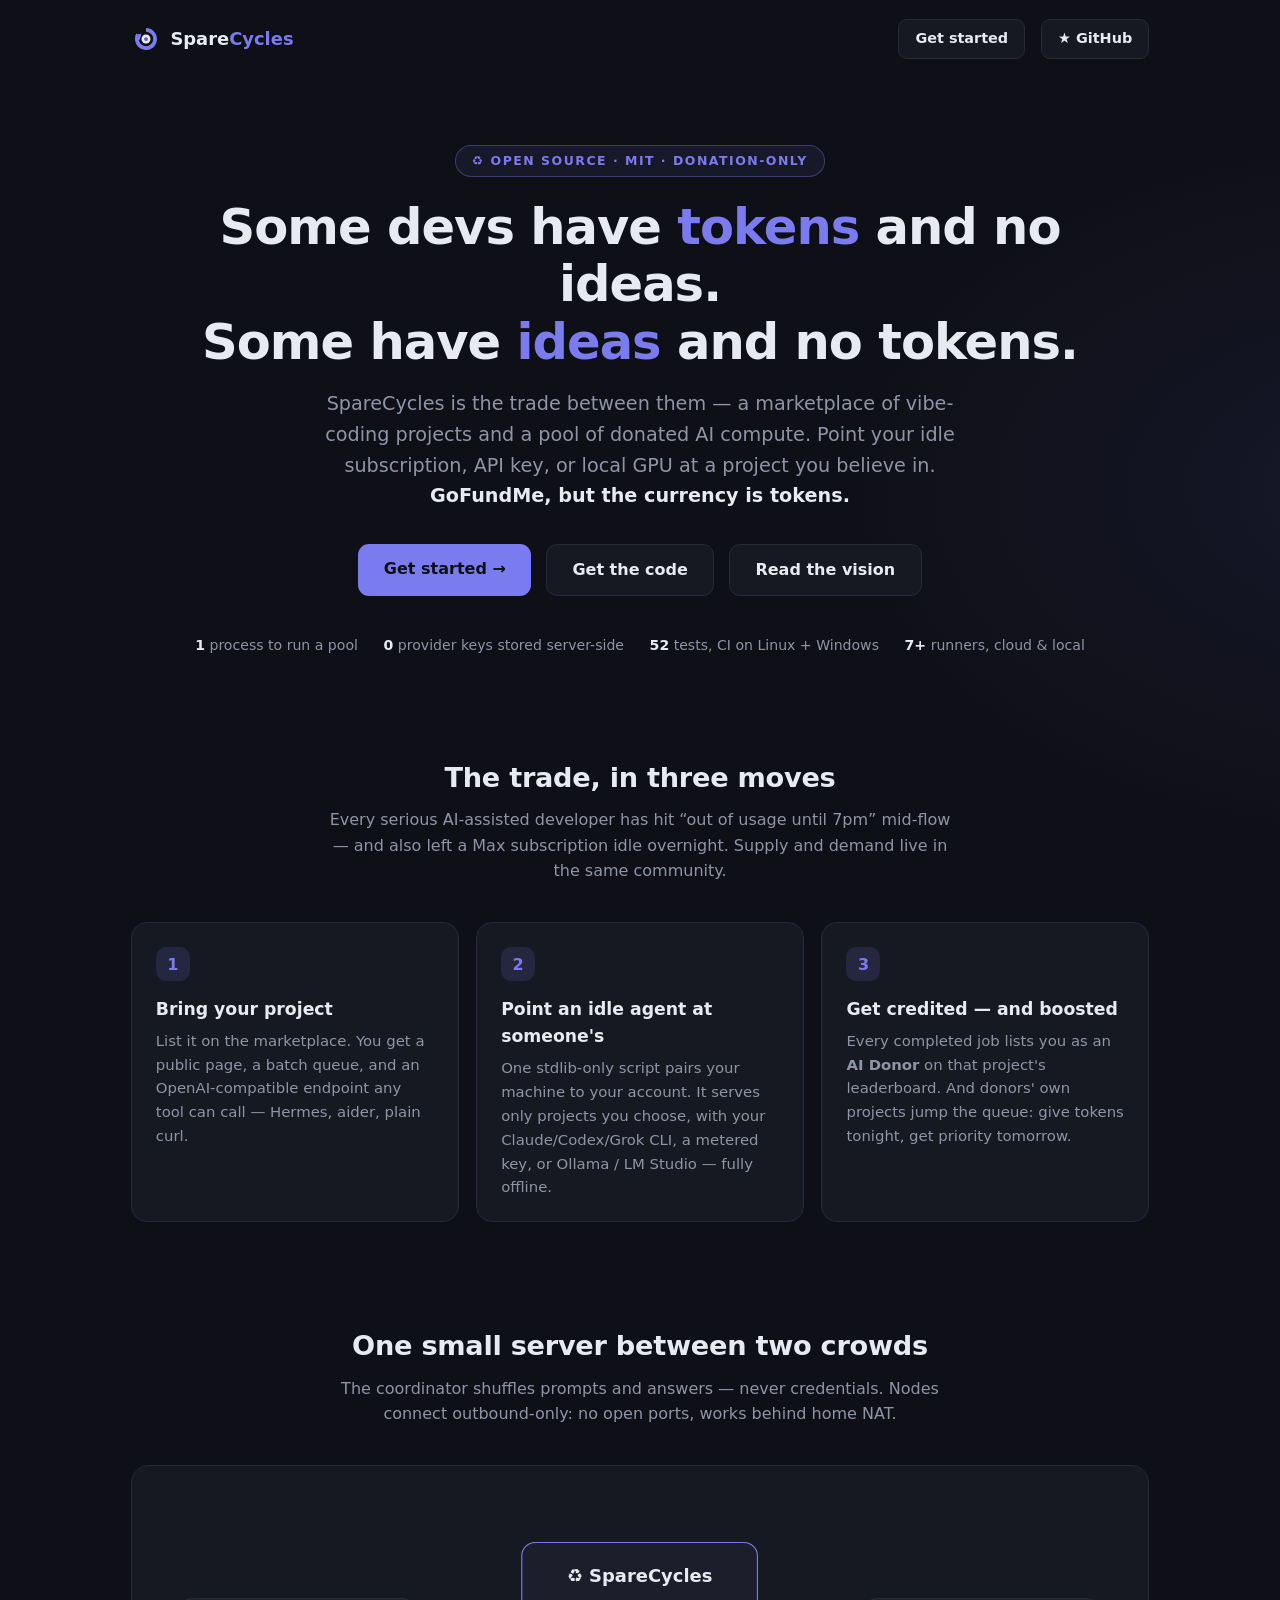
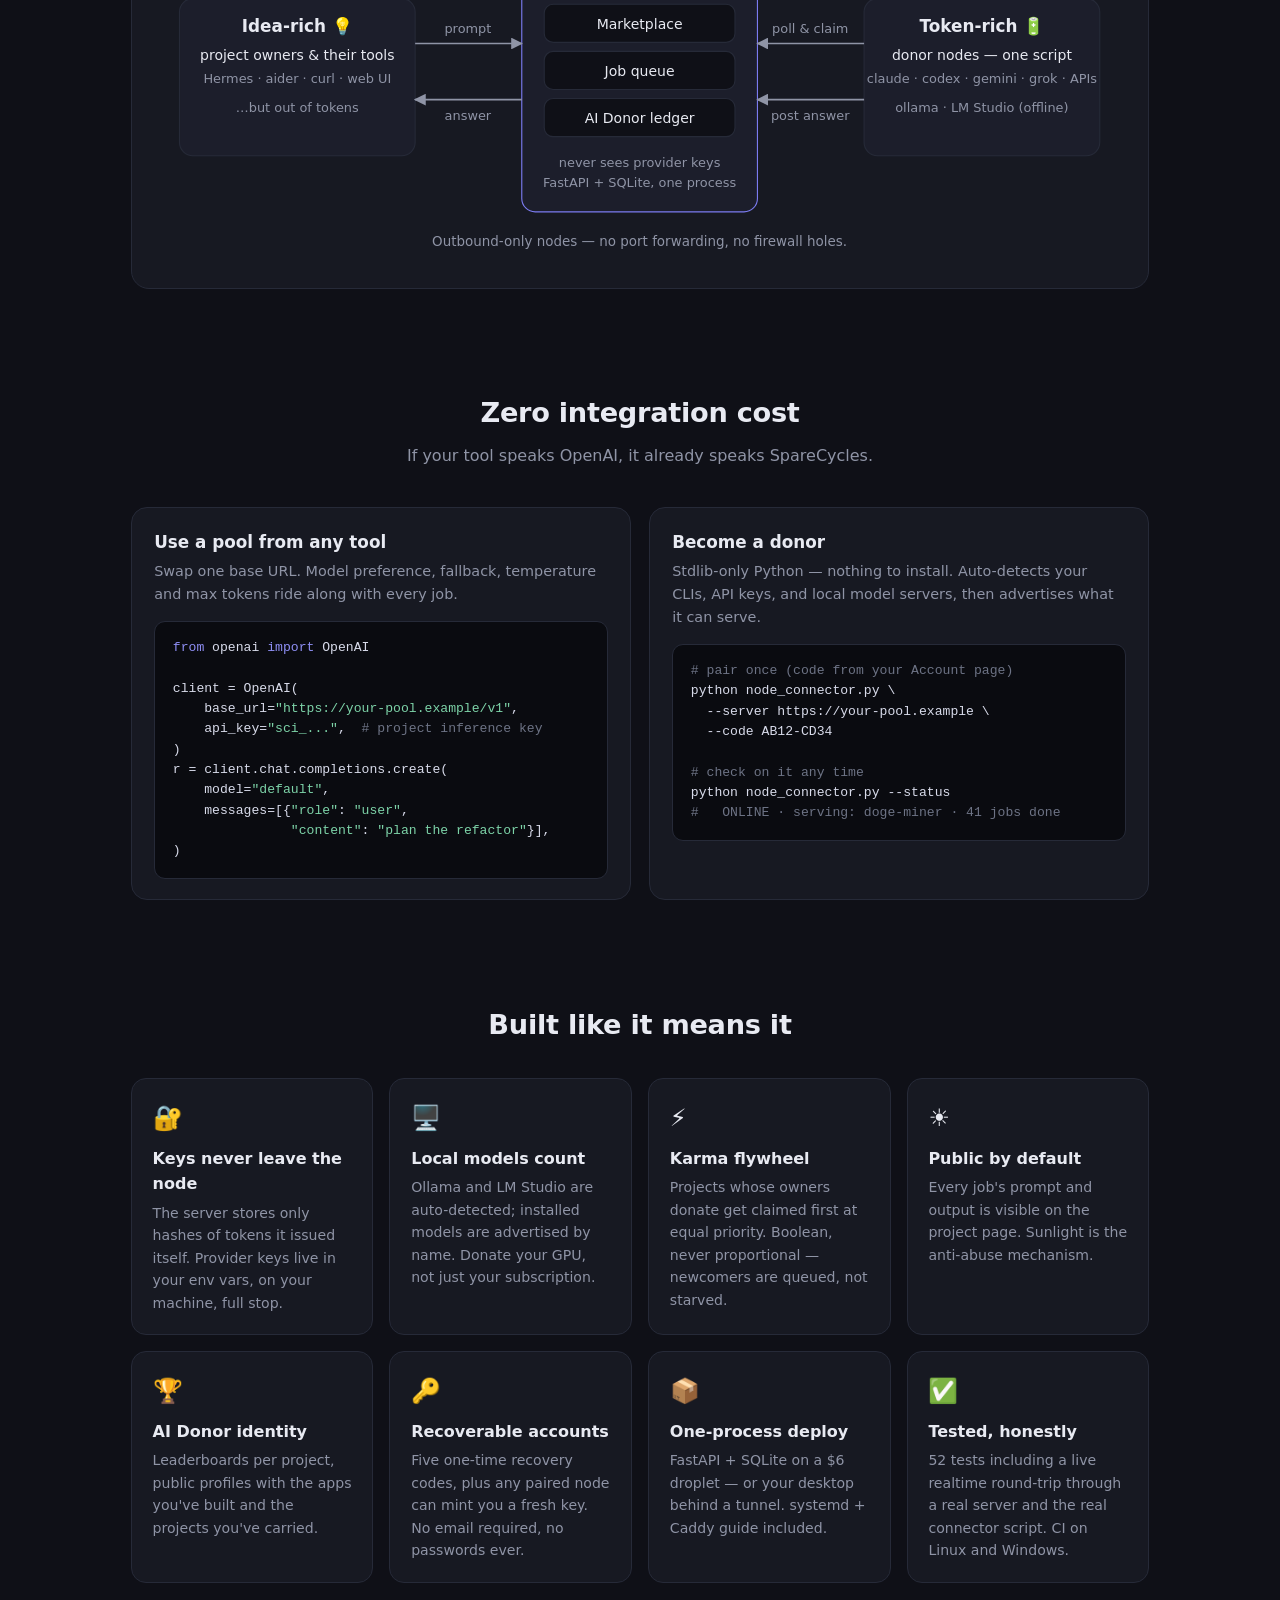
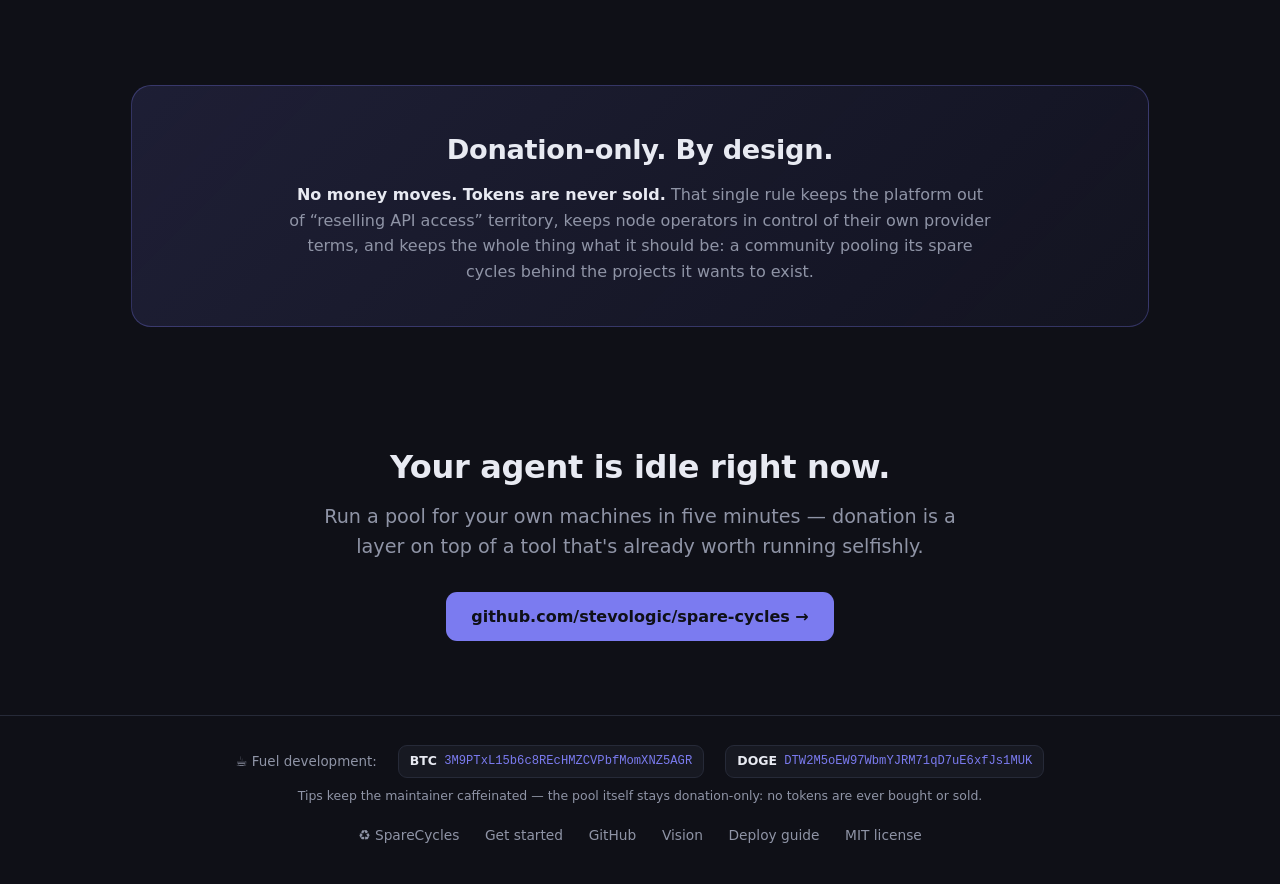
==== commit 0ecc3c82: "Get-started docs page: machine / Docker / GitHub Action / run a pool Co-Authored-By: Claude Fable 5 " ====
--- a/index.html
+++ b/index.html
@@ -179,6 +179,7 @@
     <span>Spare<b>Cycles</b></span>
   </span>
   <span class="spacer"></span>
+  <a class="ghbtn" href="docs.html">Get started</a>
   <a class="ghbtn" href="https://github.com/stevologic/spare-cycles">★ GitHub</a>
 </header>
 
@@ -191,8 +192,8 @@
   or local GPU at a project you believe in. <b style="color:var(--ink)">GoFundMe, but the
   currency is tokens.</b></p>
   <div class="ctas">
-    <a class="btn primary" href="https://github.com/stevologic/spare-cycles">Get the code →</a>
-    <a class="btn ghost" href="https://github.com/stevologic/spare-cycles/blob/main/DEPLOY.md">Deploy in 5 minutes</a>
+    <a class="btn primary" href="docs.html">Get started →</a>
+    <a class="btn ghost" href="https://github.com/stevologic/spare-cycles">Get the code</a>
     <a class="btn ghost" href="https://github.com/stevologic/spare-cycles/blob/main/VISION.md">Read the vision</a>
   </div>
   <div class="factline">
@@ -367,6 +368,7 @@
   </div>
   <div class="links">
     <span>♻️ SpareCycles</span>
+    <a href="docs.html">Get started</a>
     <a href="https://github.com/stevologic/spare-cycles">GitHub</a>
     <a href="https://github.com/stevologic/spare-cycles/blob/main/VISION.md">Vision</a>
     <a href="https://github.com/stevologic/spare-cycles/blob/main/DEPLOY.md">Deploy guide</a>
